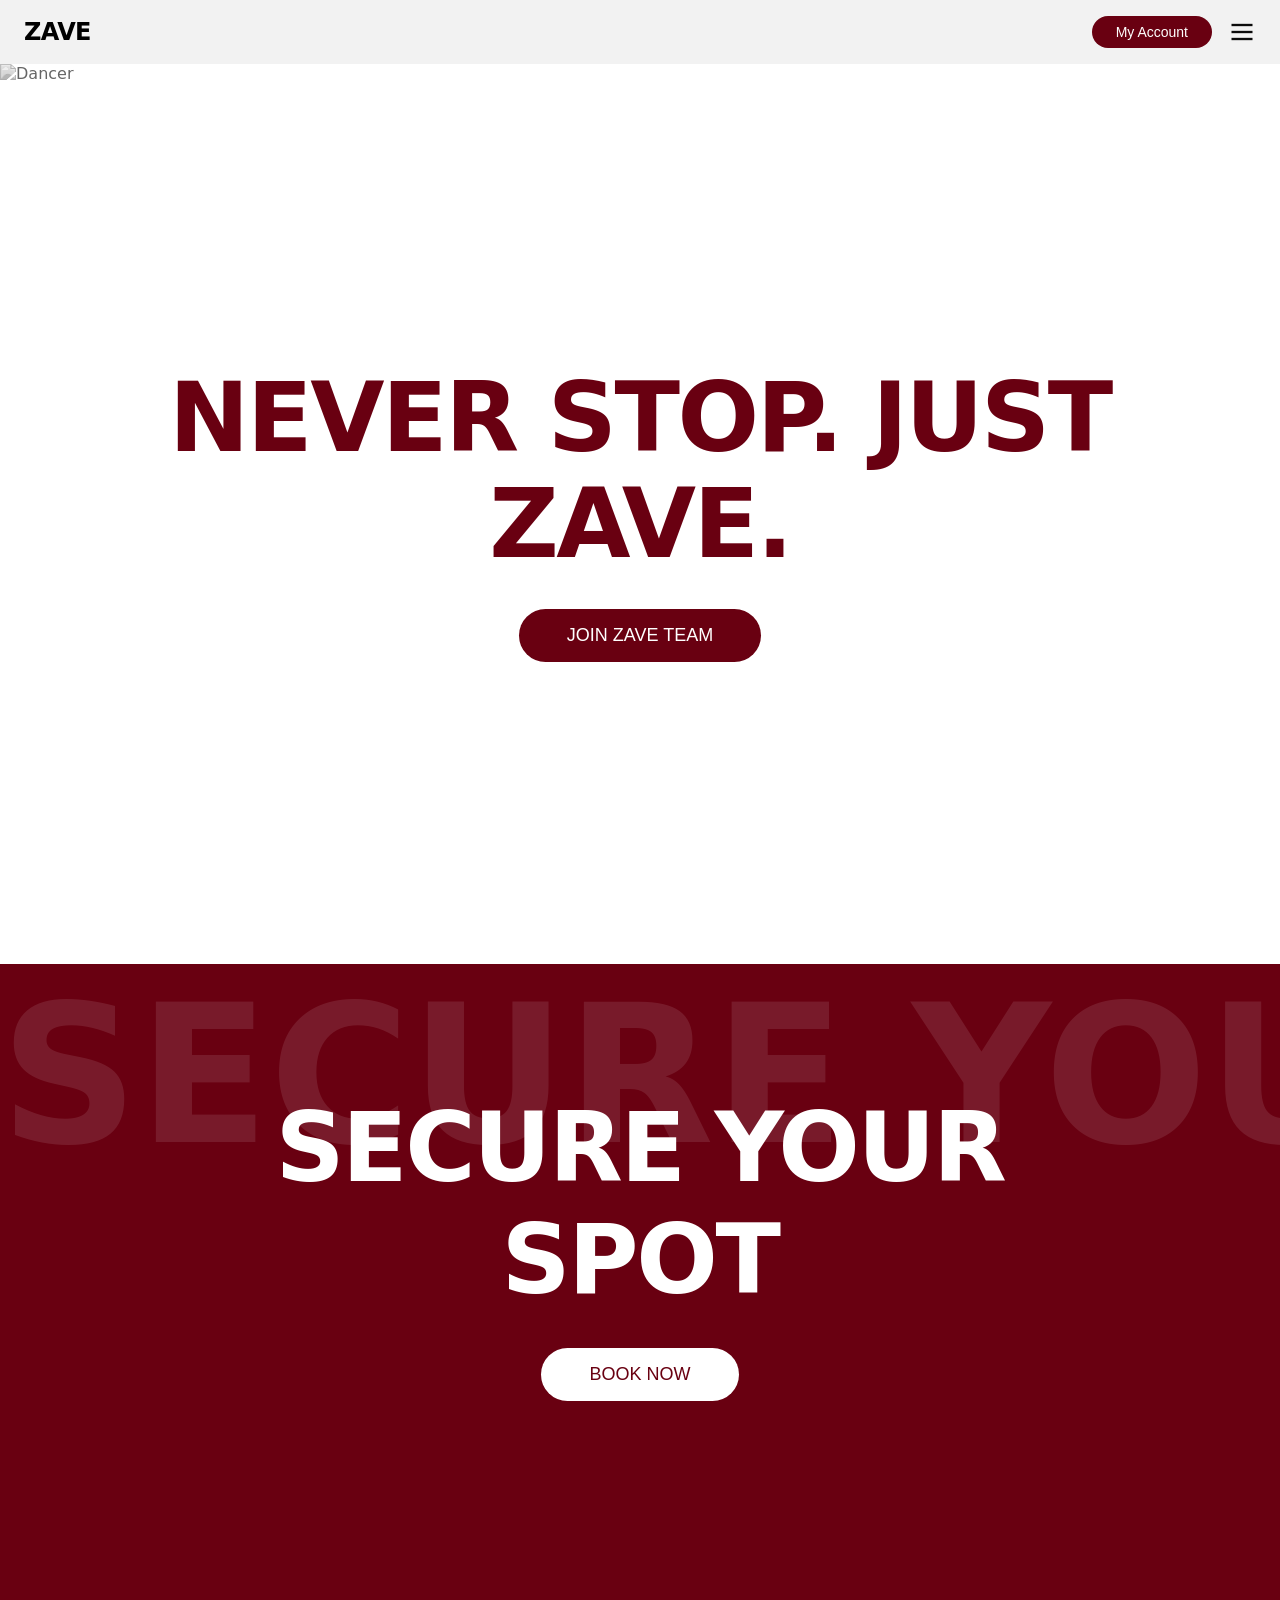
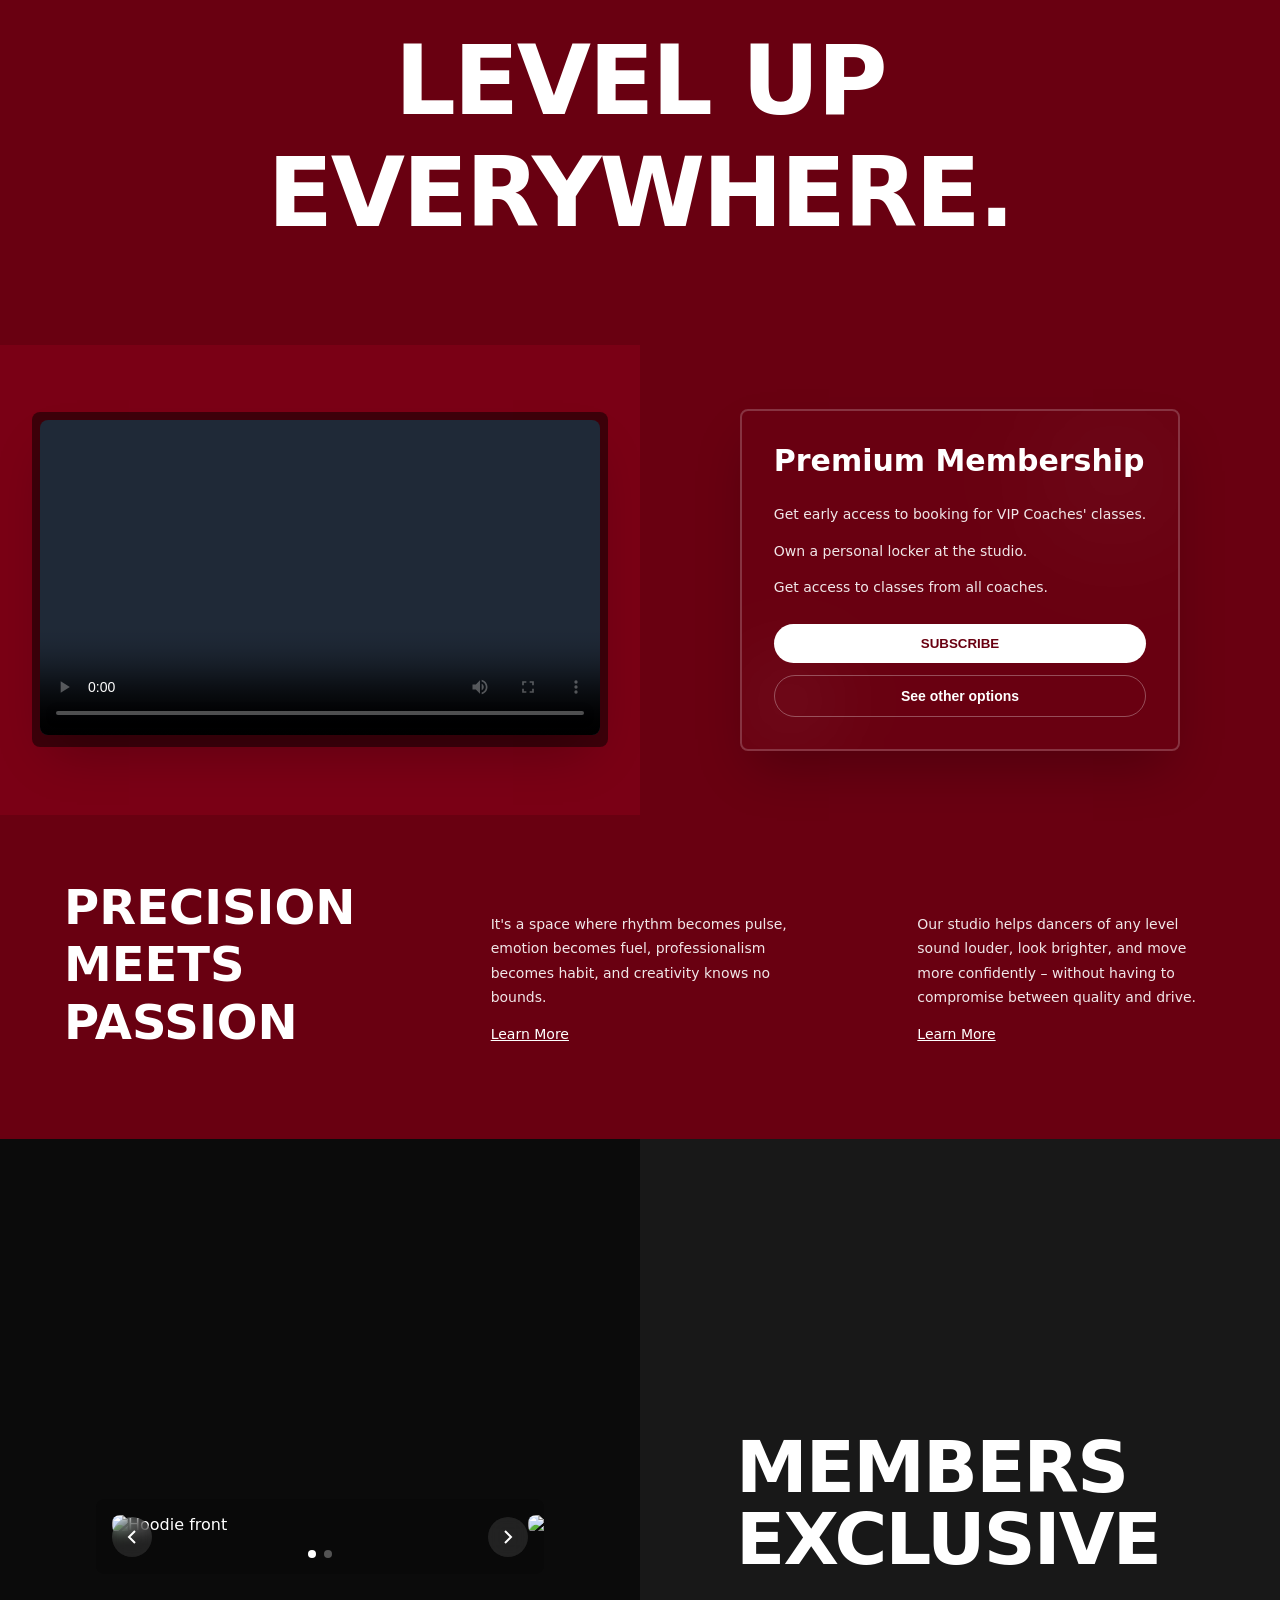
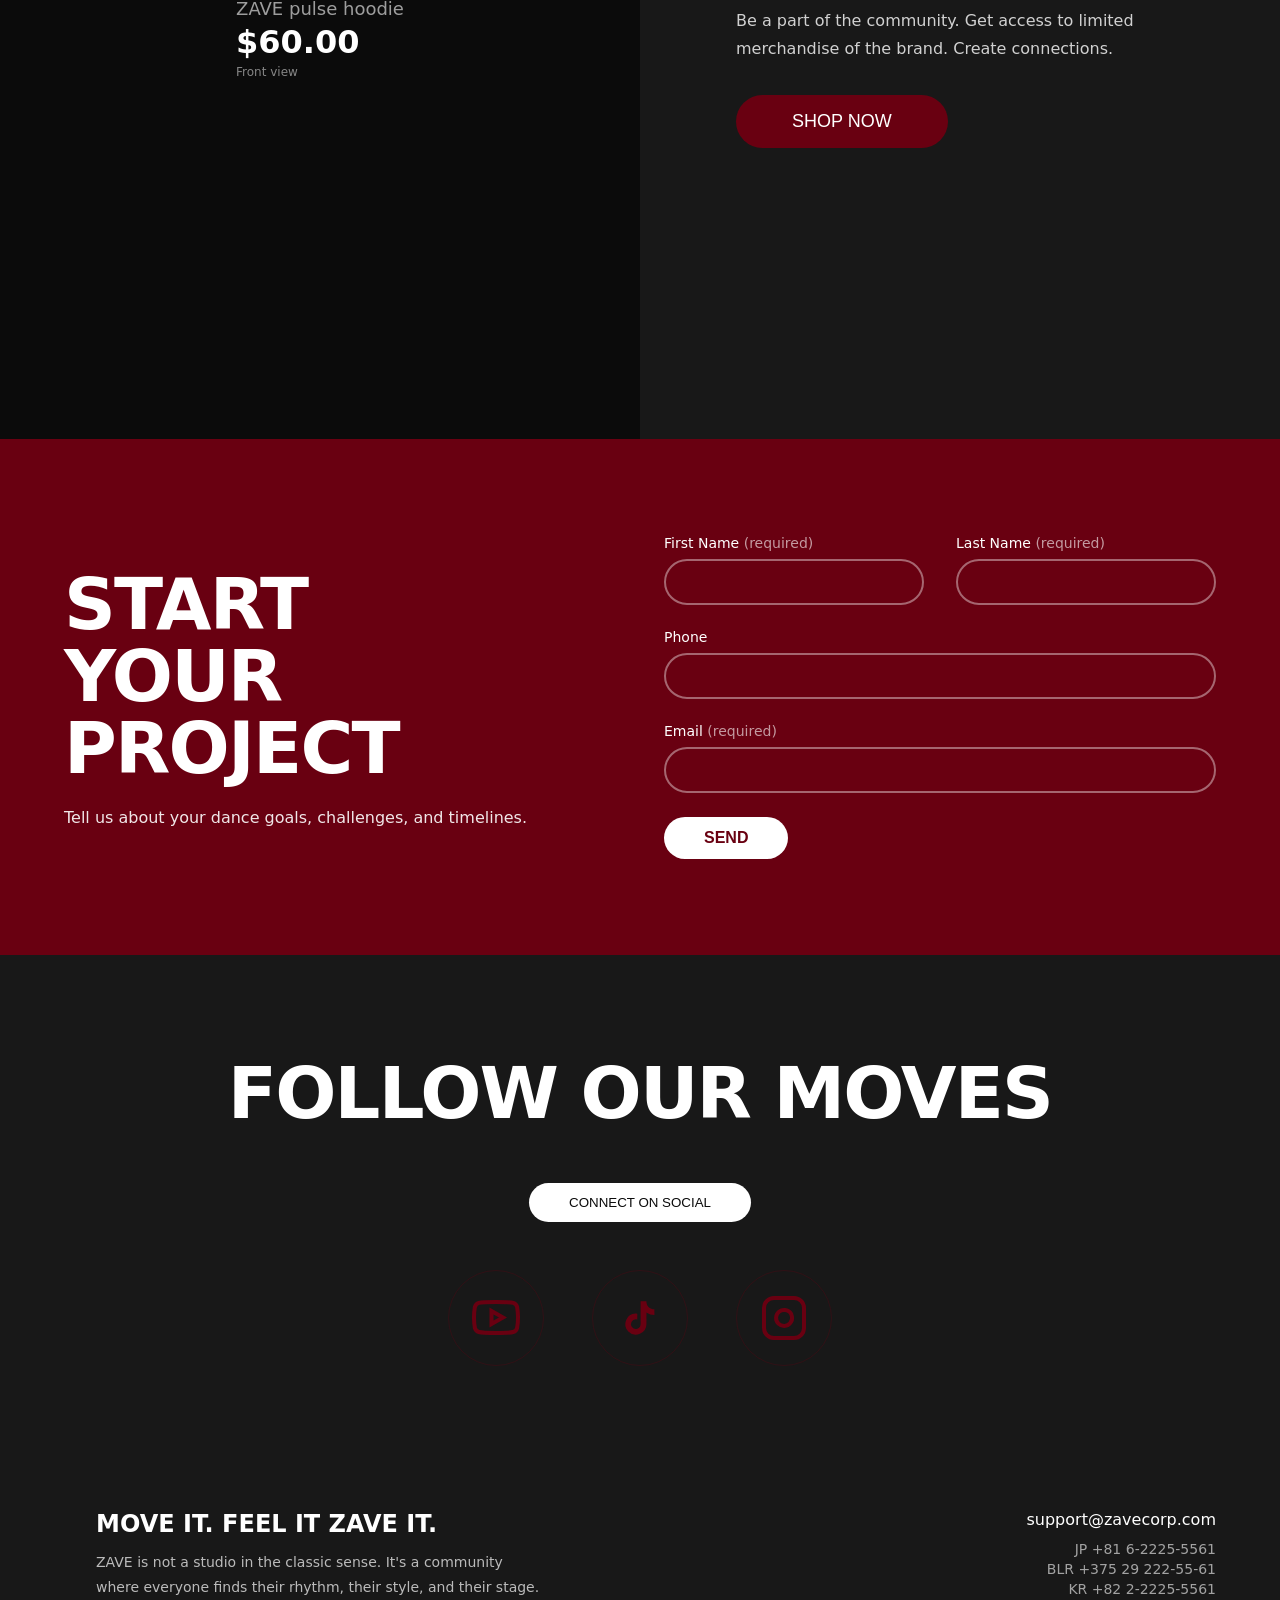
==== index.html @ ae37edf3 "Add files via upload" ====
<!DOCTYPE html>
<html lang="en">
<head>
    <meta charset="UTF-8">
    <meta name="viewport" content="width=device-width, initial-scale=1.0">
    <title>ZAVE - Dance Studio</title>
    <link rel="stylesheet" href="styles.css">
    <style>
        /* Pattern background for the hoodie carousel container */
        .product-image-container {
            background-image: url('pattern.png');
            background-repeat: repeat;
            background-blend-mode: overlay;
            background-size: auto;
            position: relative;
        }
        .product-image-container .product-carousel {
            background-color: rgba(0, 0, 0, 0.2);
            border-radius: 0.5rem;
            padding: 1rem;
        }
        /* Video container with faint ZAVE logo silhouette */
        .video-container {
            background: #7A0015;
            padding: 2rem;
            display: flex;
            align-items: center;
            justify-content: center;
            position: relative;
            overflow: hidden;
        }
       .video-container::before {
         content: "";
         position: absolute;
         top: 0;
         left: 0;
         right: 0;
         bottom: 0;
         background-image: url('zave-logo.png');
         background-repeat: repeat;
         background-size: 80px;
         opacity: 0.25;    /* was 0.08, now a tiny bit more */
         pointer-events: none;
          z-index: 0;
        }
        .video-wrapper {
            width: 100%;
            max-width: 48rem;
            background-color: rgba(0, 0, 0, 0.5);
            border-radius: 0.5rem;
            padding: 0.5rem;
            position: relative;
            z-index: 1;
        }
        .video-player {
            width: 100%;
            height: auto;
            border-radius: 0.5rem;
            box-shadow: 0 25px 50px -12px rgba(0, 0, 0, 0.25);
        }
    </style>
</head>
<body>
    <!-- Navigation -->
    <nav class="nav">
        <div class="nav-container">
            <div class="logo">ZAVE</div>
            <div class="nav-right">
                <button class="btn-account">My Account</button>
                <button class="hamburger" id="hamburgerBtn">
                    <svg width="28" height="28" viewBox="0 0 24 24" fill="none" stroke="currentColor" stroke-width="2">
                        <line x1="3" y1="12" x2="21" y2="12"></line>
                        <line x1="3" y1="6" x2="21" y2="6"></line>
                        <line x1="3" y1="18" x2="21" y2="18"></line>
                    </svg>
                </button>
            </div>
        </div>
    </nav>

    <!-- Sidebar Overlay -->
    <div class="sidebar-overlay" id="sidebarOverlay"></div>

    <!-- Sidebar -->
    <div class="sidebar" id="sidebar">
        <div class="sidebar-content">
            <button class="sidebar-close" id="sidebarClose">
                <svg width="28" height="28" viewBox="0 0 24 24" fill="none" stroke="currentColor" stroke-width="2">
                    <line x1="18" y1="6" x2="6" y2="18"></line>
                    <line x1="6" y1="6" x2="18" y2="18"></line>
                </svg>
            </button>
            <div class="sidebar-logo">ZAVE</div>
            <nav class="sidebar-nav">
                <a href="#" class="sidebar-link">MAIN PAGE</a>
                <a href="about.html" class="sidebar-link">About studio</a>
                <a href="#" class="sidebar-link">Memberships</a>
                <a href="merchandise.html" class="sidebar-link">Merchandise</a>
                <a href="#contact" class="sidebar-link-small">Contact Us</a>
            </nav>
        </div>
    </div>

    <!-- Hero Section -->
    <section class="hero">
        <img src="5B97A6CA-BE6E-45B6-A15F-D2FC2F435C62.jpg" alt="Dancer" class="hero-image">
        <div class="hero-content">
            <h1 class="hero-title">NEVER STOP. JUST ZAVE.</h1>
            <button class="btn-primary">JOIN ZAVE TEAM</button>
        </div>
    </section>

    <!-- Booking Banner -->
    <section class="booking-banner">
        <div class="booking-scroll">SECURE YOUR SPOT SECURE YOUR SPOT SECURE YOUR SPOT</div>
        <div class="booking-content">
            <h2 class="booking-title">SECURE YOUR SPOT</h2>
            <button class="btn-white">BOOK NOW</button>
        </div>
    </section>

    <!-- Level Up Banner -->
    <section class="level-up">
        <h2 class="level-up-title">LEVEL UP EVERYWHERE.</h2>
    </section>

    <!-- Video & Subscription Section -->
    <section class="video-subscription">
        <div class="video-container">
            <div class="video-wrapper">
                <video class="video-player" controls poster="video-poster.jpg">
                    <source src="membership-video.mp4" type="video/mp4">
                    Your browser does not support the video tag.
                </video>
            </div>
        </div>
        <div class="subscription-container">
            <div class="subscription-card">
                <div class="accent-bg-1"></div>
                <div class="accent-bg-2"></div>
                <h3 class="subscription-title">Premium Membership</h3>
                <div class="subscription-benefits">
                    <p>Get early access to booking for VIP Coaches' classes.</p>
                    <p>Own a personal locker at the studio.</p>
                    <p>Get access to classes from all coaches.</p>
                </div>
                <div class="subscription-buttons">
                    <button class="btn-subscribe">SUBSCRIBE</button>
                    <button class="btn-options">See other options</button>
                </div>
            </div>
        </div>
    </section>

    <!-- About Section -->
    <section class="about">
        <div class="about-item">
            <h3 class="about-title">PRECISION MEETS PASSION</h3>
        </div>
        <div class="about-item">
            <p class="about-text">It's a space where rhythm becomes pulse, emotion becomes fuel, professionalism becomes habit, and creativity knows no bounds.</p>
            <a href="about.html" class="about-link">Learn More</a>
        </div>
        <div class="about-item">
            <p class="about-text">Our studio helps dancers of any level sound louder, look brighter, and move more confidently – without having to compromise between quality and drive.</p>
            <a href="about.html" class="about-link">Learn More</a>
        </div>
    </section>

    <!-- Product Showcase -->
    <section class="product">
        <div class="product-image-container">
            <div class="product-carousel">
                <div class="carousel-track" id="carouselTrack">
                    <div class="carousel-slide">
                        <img src="hoodie-front.png" alt="Hoodie front" class="hoodie-image">
                    </div>
                    <div class="carousel-slide">
                        <img src="hoodie-back.png" alt="Hoodie back" class="hoodie-image">
                    </div>
                </div>
                <button class="carousel-btn carousel-btn-left" id="prevBtn">
                    <svg width="24" height="24" viewBox="0 0 24 24" fill="none" stroke="currentColor" stroke-width="2">
                        <polyline points="15 18 9 12 15 6"></polyline>
                    </svg>
                </button>
                <button class="carousel-btn carousel-btn-right" id="nextBtn">
                    <svg width="24" height="24" viewBox="0 0 24 24" fill="none" stroke="currentColor" stroke-width="2">
                        <polyline points="9 18 15 12 9 6"></polyline>
                    </svg>
                </button>
                <div class="carousel-indicators">
                    <button class="dot active" data-index="0"></button>
                    <button class="dot" data-index="1"></button>
                </div>
            </div>
            <div class="product-info">
                <div class="product-name">ZAVE pulse hoodie</div>
                <div class="product-price">$60.00</div>
                <div class="product-view" id="viewLabel">Front view</div>
            </div>
        </div>
        <div class="product-description">
            <h2 class="product-heading">MEMBERS EXCLUSIVE</h2>
            <p class="product-text">Be a part of the community. Get access to limited merchandise of the brand. Create connections.</p>
            <a href="merchandise.html" style="text-decoration: none;">
                <button class="btn-shop">SHOP NOW</button>
            </a>
        </div>
    </section>

    <!-- Contact Form -->
    <section id="contact" class="contact">
        <div class="contact-container">
            <div class="contact-intro">
                <h2 class="contact-title">
                    <span> START</span>
                    <span> YOUR </span>
                    <span> PROJECT </span>
                </h2>
                <p class="contact-subtitle">Tell us about your dance goals, challenges, and timelines.</p>
            </div>
            <div class="contact-form-wrapper">
                <form class="contact-form">
                    <div class="form-row">
                        <div class="form-group">
                            <label class="form-label">First Name <span class="required">(required)</span></label>
                            <input type="text" required class="form-input">
                        </div>
                        <div class="form-group">
                            <label class="form-label">Last Name <span class="required">(required)</span></label>
                            <input type="text" required class="form-input">
                        </div>
                    </div>
                    <div class="form-group">
                        <label class="form-label">Phone</label>
                        <input type="tel" class="form-input">
                    </div>
                    <div class="form-group">
                        <label class="form-label">Email <span class="required">(required)</span></label>
                        <input type="email" required class="form-input">
                    </div>
                    <button type="submit" class="btn-send">SEND</button>
                </form>
            </div>
        </div>
    </section>

    <!-- Social Section -->
    <section class="social">
        <div class="social-container">
            <h2 class="social-title">FOLLOW OUR MOVES</h2>
            <div class="social-btn-wrapper">
                <button class="btn-social">CONNECT ON SOCIAL</button>
            </div>
            <div class="social-icons">
                <a href="#" class="social-icon">
                    <svg width="48" height="48" viewBox="0 0 24 24" fill="none" stroke="currentColor" stroke-width="2">
                        <path d="M22.54 6.42a2.78 2.78 0 0 0-1.94-2C18.88 4 12 4 12 4s-6.88 0-8.6.46a2.78 2.78 0 0 0-1.94 2A29 29 0 0 0 1 11.75a29 29 0 0 0 .46 5.33A2.78 2.78 0 0 0 3.4 19c1.72.46 8.6.46 8.6.46s6.88 0 8.6-.46a2.78 2.78 0 0 0 1.94-2 29 29 0 0 0 .46-5.25 29 29 0 0 0-.46-5.33z"></path>
                        <polygon points="9.75 15.02 15.5 11.75 9.75 8.48 9.75 15.02"></polygon>
                    </svg>
                </a>
                <a href="#" class="social-icon">
                    <svg width="40" height="40" viewBox="0 0 24 24" fill="currentColor">
                        <path d="M19.59 6.69a4.83 4.83 0 0 1-3.77-4.25V2h-3.45v13.67a2.89 2.89 0 0 1-5.2 1.74 2.89 2.89 0 0 1 2.31-4.64 2.93 2.93 0 0 1 .88.13V9.4a6.84 6.84 0 0 0-1-.05A6.33 6.33 0 0 0 5 20.1a6.34 6.34 0 0 0 10.86-4.43v-7a8.16 8.16 0 0 0 4.77 1.52v-3.4a4.85 4.85 0 0 1-1-.1z" />
                    </svg>
                </a>
                <a href="#" class="social-icon">
                    <svg width="48" height="48" viewBox="0 0 24 24" fill="none" stroke="currentColor" stroke-width="2">
                        <rect x="2" y="2" width="20" height="20" rx="5" ry="5"></rect>
                        <path d="M16 11.37A4 4 0 1 1 12.63 8 4 4 0 0 1 16 11.37z"></path>
                        <line x1="17.5" y1="6.5" x2="17.51" y2="6.5"></line>
                    </svg>
                </a>
            </div>
        </div>
    </section>

    <!-- Footer -->
    <footer class="footer">
        <div class="footer-container">
            <div class="footer-info">
                <div class="footer-title">MOVE IT. FEEL IT ZAVE IT.</div>
                <p class="footer-text">ZAVE is not a studio in the classic sense. It's a community where everyone finds their rhythm, their style, and their stage.</p>
            </div>
            <div class="footer-contact">
                <div class="footer-email">support@zavecorp.com</div>
                <div class="footer-phones">
                    <div>JP +81 6-2225-5561</div>
                    <div>BLR +375 29 222-55-61</div>
                    <div>KR +82 2-2225-5561</div>
                </div>
            </div>
        </div>
    </footer>

    <script src="script.js"></script>
</body>
</html>
---- styles.css ----
* {
    margin: 0;
    padding: 0;
    box-sizing: border-box;
}

html {
    margin: 0;
    padding: 0;
    overflow-x: hidden;
}


body {
    font-family: system-ui, -apple-system, BlinkMacSystemFont, 'Segoe UI', Roboto, sans-serif;
    min-height: 100vh;
    background: #0B0B0B;
    color: #000;
    margin: 0;
    padding: 0;
    overflow-x: hidden;
}

/* Navigation */
.nav {
    position: fixed;
    top: 0;
    left: 0;
    right: 0;
    z-index: 50;
    background: rgba(255, 255, 255, 0.95);
    backdrop-filter: blur(8px);
}

.nav-container {
    max-width: 1280px;
    margin: 0 auto;
    padding: 1rem 1.5rem;
    display: flex;
    align-items: center;
    justify-content: space-between;
}

.logo {
    font-size: 1.5rem;
    font-weight: 900;
    letter-spacing: -0.025em;
}

.nav-right {
    display: flex;
    align-items: center;
    gap: 1rem;
}

.btn-account {
    background: #690011;
    color: white;
    padding: 0.5rem 1.5rem;
    border-radius: 9999px;
    font-size: 0.875rem;
    border: none;
    cursor: pointer;
    transition: background 0.3s;
}

.btn-account:hover {
    background: #4A000D;
}

.hamburger {
    background: none;
    border: none;
    color: #0B0B0B;
    cursor: pointer;
    padding: 0;
    display: flex;
    align-items: center;
    transition: color 0.3s;
}

.hamburger:hover {
    color: #690011;
}

/* Sidebar */
.sidebar-overlay {
    position: fixed;
    inset: 0;
    background: rgba(0, 0, 0, 0.5);
    z-index: 50;
    opacity: 0;
    visibility: hidden;
    transition: opacity 0.3s, visibility 0.3s;
}

.sidebar-overlay.active {
    opacity: 1;
    visibility: visible;
}

.sidebar {
    position: fixed;
    top: 0;
    right: 0;
    height: 100%;
    width: 20rem;
    background: #0B0B0B;
    color: white;
    z-index: 50;
    transform: translateX(100%);
    transition: transform 0.3s ease-in-out;
}

.sidebar.active {
    transform: translateX(0);
}

.sidebar-content {
    padding: 1.5rem;
}

.sidebar-close {
    position: absolute;
    top: 1.5rem;
    left: 1.5rem;
    background: none;
    border: none;
    color: white;
    cursor: pointer;
    transition: color 0.3s;
}

.sidebar-close:hover {
    color: #690011;
}

.sidebar-logo {
    font-size: 1.875rem;
    font-weight: 900;
    margin-bottom: 3rem;
    margin-top: 0.5rem;
    text-align: right;
}

.sidebar-nav {
    display: flex;
    flex-direction: column;
    gap: 1.5rem;
}

.sidebar-link {
    display: block;
    font-size: 1.125rem;
    font-weight: 600;
    color: white;
    text-decoration: none;
    transition: color 0.3s;
}

.sidebar-link:hover {
    color: #690011;
}

.sidebar-link-small {
    display: block;
    font-size: 0.875rem;
    opacity: 0.7;
    color: white;
    text-decoration: none;
    margin-top: 2rem;
    transition: opacity 0.3s, color 0.3s;
}

.sidebar-link-small:hover {
    opacity: 1;
    color: #690011;
}

/* Hero Section */
.hero {
    position: relative;
    height: 100vh;
    display: flex;
    align-items: center;
    justify-content: center;
    overflow: hidden;
    margin-top: 4rem;
    background: white;
}

.hero-image {
    position: absolute;
    inset: 0;
    width: 100%;
    height: 100%;
    object-fit: cover;
    filter: grayscale(100%) brightness(0.9);
    opacity: 0.6;
}

.hero-content {
    position: relative;
    z-index: 10;
    text-align: center;
    padding: 0 1.5rem;
}

.hero-title {
    font-size: 3rem;
    font-weight: 900;
    color: #690011;
    margin-bottom: 2rem;
    letter-spacing: -0.025em;
    line-height: 1.1;
}

@media (min-width: 768px) {
    .hero-title {
        font-size: 4.5rem;
    }
}

@media (min-width: 1024px) {
    .hero-title {
        font-size: 6rem;
    }
}

.btn-primary {
    background: #690011;
    color: white;
    padding: 1rem 3rem;
    border-radius: 9999px;
    font-size: 1.125rem;
    border: none;
    cursor: pointer;
    font-weight: 500;
    transition: background 0.3s;
}

.btn-primary:hover {
    background: #4A000D;
}

/* Booking Banner */
.booking-banner {
    background: #690011;
    color: white;
    padding: 6rem 1.5rem;
    text-align: center;
    position: relative;
    overflow: hidden;
}

@media (min-width: 768px) {
    .booking-banner {
        padding: 8rem 1.5rem;
    }
}

.booking-scroll {
    position: absolute;
    inset: 0;
    opacity: 0.1;
    font-size: 6rem;
    font-weight: 900;
    white-space: nowrap;
    animation: scroll 20s linear infinite;
}

@media (min-width: 768px) {
    .booking-scroll {
        font-size: 12rem;
    }
}

@keyframes scroll {
    0% {
        transform: translateX(0);
    }
    100% {
        transform: translateX(-33.33%);
    }
}

.booking-content {
    position: relative;
    z-index: 10;
    max-width: 64rem;
    margin: 0 auto;
}

.booking-title {
    font-size: 3rem;
    font-weight: 900;
    letter-spacing: -0.025em;
    margin-bottom: 2rem;
}

@media (min-width: 768px) {
    .booking-title {
        font-size: 4.5rem;
    }
}

@media (min-width: 1024px) {
    .booking-title {
        font-size: 6rem;
    }
}

.btn-white {
    background: white;
    color: #690011;
    padding: 1rem 3rem;
    border-radius: 9999px;
    font-size: 1.125rem;
    border: none;
    cursor: pointer;
    font-weight: 500;
    transition: background 0.3s;
}

.btn-white:hover {
    background: #f3f4f6;
}

/* Level Up Banner */
.level-up {
    background: #690011;
    color: white;
    padding: 4rem 1.5rem;
    text-align: center;
}

@media (min-width: 768px) {
    .level-up {
        padding: 6rem 1.5rem;
    }
}

.level-up-title {
    font-size: 3rem;
    font-weight: 900;
    letter-spacing: -0.025em;
}

@media (min-width: 768px) {
    .level-up-title {
        font-size: 4.5rem;
    }
}

@media (min-width: 1024px) {
    .level-up-title {
        font-size: 6rem;
    }
}

/* Video & Subscription Section */
.video-subscription {
    display: grid;
    background: #690011;
}

@media (min-width: 768px) {
    .video-subscription {
        grid-template-columns: 1fr 1fr;
    }
}

.video-container {
    background: #7A0015;
    padding: 2rem;
    display: flex;
    align-items: center;
    justify-content: center;
}

@media (min-width: 768px) {
    .video-container {
        padding: 4rem;
    }
}

.video-wrapper {
    width: 100%;
    max-width: 48rem;
}

.video-player {
    position: relative;
    aspect-ratio: 16/9;
    background: #1f2937;
    border-radius: 0.5rem;
    overflow: hidden;
    box-shadow: 0 25px 50px -12px rgba(0, 0, 0, 0.25);
}

.video-thumbnail {
    width: 100%;
    height: 100%;
    object-fit: cover;
}

.play-btn {
    position: absolute;
    top: 50%;
    left: 50%;
    transform: translate(-50%, -50%);
    width: 4rem;
    height: 4rem;
    background: rgba(255, 255, 255, 0.9);
    border-radius: 50%;
    border: none;
    display: flex;
    align-items: center;
    justify-content: center;
    cursor: pointer;
    transition: background 0.3s;
}

.play-btn:hover {
    background: white;
}

.play-btn svg {
    color: #0B0B0B;
    margin-left: 0.25rem;
}

.video-controls {
    position: absolute;
    bottom: 0;
    left: 0;
    right: 0;
    background: linear-gradient(to top, rgba(0, 0, 0, 0.6), transparent);
    padding: 1rem;
    display: flex;
    align-items: center;
    justify-content: space-between;
}

.video-time {
    color: white;
    font-size: 0.875rem;
}

.video-buttons {
    display: flex;
    align-items: center;
    gap: 0.75rem;
}

.control-btn {
    background: none;
    border: none;
    color: white;
    cursor: pointer;
    padding: 0;
    display: flex;
    transition: opacity 0.3s;
}

.control-btn:hover {
    opacity: 0.8;
}

/* Subscription */
.subscription-container {
    background: #690011;
    color: white;
    padding: 2rem;
    display: flex;
    align-items: flex-start;
    justify-content: center;
}

@media (min-width: 768px) {
    .subscription-container {
        padding: 4rem;
    }
}

.subscription-card {
    max-width: 28rem;
    border: 2px solid rgba(255, 255, 255, 0.2);
    border-radius: 0.5rem;
    padding: 2rem;
    box-shadow: 0 25px 50px -12px rgba(0, 0, 0, 0.25);
    position: relative;
    overflow: hidden;
}

.accent-bg-1,
.accent-bg-2 {
    position: absolute;
    border-radius: 50%;
    background: rgba(255, 255, 255, 0.05);
    filter: blur(60px);
}

.accent-bg-1 {
    top: 0;
    right: 0;
    width: 8rem;
    height: 8rem;
}

.accent-bg-2 {
    bottom: 0;
    left: 0;
    width: 6rem;
    height: 6rem;
    filter: blur(40px);
}

.subscription-title {
    font-size: 1.875rem;
    font-weight: 900;
    margin-bottom: 1.5rem;
    position: relative;
}

.subscription-benefits {
    font-size: 0.875rem;
    opacity: 0.9;
    line-height: 1.75;
    margin-bottom: 1.5rem;
    position: relative;
}

.subscription-benefits p {
    margin-bottom: 0.75rem;
}

.subscription-buttons {
    position: relative;
    display: flex;
    flex-direction: column;
    gap: 0.75rem;
}

.btn-subscribe {
    width: 100%;
    background: white;
    color: #690011;
    padding: 0.75rem 2rem;
    border-radius: 9999px;
    font-weight: 600;
    border: none;
    cursor: pointer;
    transition: background 0.3s;
}

.btn-subscribe:hover {
    background: #f3f4f6;
}

.btn-options {
    width: 100%;
    background: transparent;
    color: white;
    padding: 0.75rem 2rem;
    border-radius: 9999px;
    font-weight: 600;
    border: 1px solid rgba(255, 255, 255, 0.3);
    cursor: pointer;
    font-size: 0.875rem;
    transition: background 0.3s;
}

.btn-options:hover {
    background: rgba(255, 255, 255, 0.1);
}

/* About Section */
.about {
    display: grid;
    background: #690011;
    color: white;
}

@media (min-width: 768px) {
    .about {
        grid-template-columns: repeat(3, 1fr);
    }
}

.about-item {
    padding: 2rem;
    display: flex;
    flex-direction: column;
    align-items: flex-start;
    justify-content: center;
}

@media (min-width: 768px) {
    .about-item {
        padding: 4rem;
    }
}

.about-title {
    font-size: 2.25rem;
    font-weight: 900;
    margin-bottom: 1.5rem;
    line-height: 1.2;
}

@media (min-width: 768px) {
    .about-title {
        font-size: 3rem;
    }
}

.about-text {
    font-size: 0.875rem;
    opacity: 0.9;
    line-height: 1.75;
    margin-bottom: 1rem;
}

.about-link {
    font-size: 0.875rem;
    color: white;
    text-decoration: underline;
    transition: opacity 0.3s;
    display: inline-block;
}

.about-link:hover {
    opacity: 0.6;
}

/* Product Section */
.product {
    display: grid;
    min-height: 100vh;
}

@media (min-width: 768px) {
    .product {
        grid-template-columns: 1fr 1fr;
    }
}

.product-image-container {
    background: #0B0B0B;
    color: white;
    display: flex;
    flex-direction: column;
    align-items: center;
    justify-content: center;
    padding: 3rem;
}

@media (min-width: 768px) {
    .product-image-container {
        padding: 6rem;
    }
}

.product-carousel {
    width: 100%;
    max-width: 28rem;
    position: relative;
    overflow: hidden;
}

.carousel-track {
    display: flex;
    transition: transform 0.5s ease-out;
    width: 200%;
}

.carousel-slide {
    width: 50%;
    flex-shrink: 0;
    display: flex;
    align-items: center;
    justify-content: center;
    border-radius: 0.5rem;
}

.hoodie-image {
    width: 100%;
    height: auto;
    display: block;
    border-radius: 0.5rem;
}

.carousel-btn {
    position: absolute;
    top: 50%;
    transform: translateY(-50%);
    background: rgba(255, 255, 255, 0.1);
    backdrop-filter: blur(8px);
    border-radius: 50%;
    padding: 0.5rem;
    border: none;
    color: white;
    cursor: pointer;
    display: flex;
    align-items: center;
    justify-content: center;
    transition: background 0.3s;
}

.carousel-btn:hover:not(:disabled) {
    background: rgba(255, 255, 255, 0.2);
}

.carousel-btn:disabled {
    opacity: 0.3;
    cursor: not-allowed;
}

.carousel-btn-left {
    left: 1rem;
}

.carousel-btn-right {
    right: 1rem;
}

.carousel-indicators {
    display: flex;
    justify-content: center;
    gap: 0.5rem;
    margin-top: 1rem;
}

.dot {
    width: 0.5rem;
    height: 0.5rem;
    border-radius: 50%;
    background: rgba(255, 255, 255, 0.3);
    border: none;
    cursor: pointer;
    padding: 0;
    transition: background 0.3s;
}

.dot.active {
    background: white;
}

.product-info {
    margin-top: 1.5rem;
}

.product-name {
    font-size: 1.125rem;
    opacity: 0.6;
}

.product-price {
    font-size: 2rem;
    font-weight: 600;
    margin-top: 0.25rem;
}

.product-view {
    font-size: 0.75rem;
    opacity: 0.5;
    margin-top: 0.25rem;
}

.product-description {
    background: #181818;
    color: white;
    display: flex;
    flex-direction: column;
    align-items: flex-start;
    justify-content: center;
    padding: 3rem;
}

@media (min-width: 768px) {
    .product-description {
        padding: 6rem;
    }
}

.product-heading {
    font-size: 3rem;
    font-weight: 900;
    letter-spacing: -0.025em;
    line-height: 1;
    margin-bottom: 2rem;
    max-width: 28rem;
}

@media (min-width: 768px) {
    .product-heading {
        font-size: 4.5rem;
    }
}

.product-text {
    font-size: 1rem;
    opacity: 0.8;
    line-height: 1.75;
    margin-bottom: 2rem;
    max-width: 28rem;
}

.btn-shop {
    background: #690011;
    color: white;
    padding: 1rem 3.5rem;
    border-radius: 9999px;
    border: none;
    cursor: pointer;
    font-weight: 500;
    font-size: 1.125rem;
    transition: background 0.3s;
}

.btn-shop:hover {
    background: #4A000D;
}

/* Contact Section */
.contact {
    background: #690011;
    color: white;
    padding: 4rem 1.5rem;
}

@media (min-width: 768px) {
    .contact {
        padding: 6rem 1.5rem;
    }
}

.contact-container {
    max-width: 72rem;
    margin: 0 auto;
    display: grid;
    gap: 3rem;
    align-items: center;
}

@media (min-width: 768px) {
    .contact-container {
        grid-template-columns: 1fr 1fr;
    }
}

.contact-title {
    font-size: 3rem;
    font-weight: 900;
    margin-bottom: 1.5rem;
    letter-spacing: -0.025em;
    line-height: 1;
    display: flex;
    flex-direction: column;
}

@media (min-width: 768px) {
    .contact-title {
        font-size: 4.5rem;
    }
}

.contact-subtitle {
    font-size: 1rem;
    opacity: 0.9;
}

.contact-form {
    display: flex;
    flex-direction: column;
    gap: 1.5rem;
}

.form-row {
    display: grid;
    grid-template-columns: 1fr 1fr;
    gap: 2rem;
}

.form-group {
    display: flex;
    flex-direction: column;
    min-width: 0;
}

.form-label {
    display: block;
    font-size: 0.875rem;
    margin-bottom: 0.5rem;
}

.required {
    opacity: 0.6;
}

.form-input {
    width: 100%;
    max-width: 100%;
    background: transparent;
    border: 2px solid rgba(255, 255, 255, 0.4);
    border-radius: 9999px;
    padding: 0.75rem 1.5rem;
    color: white;
    font-size: 1rem;
    outline: none;
    transition: border-color 0.3s;
    box-sizing: border-box;
}

.form-input::placeholder {
    color: rgba(255, 255, 255, 0.4);
}

.form-input:focus {
    border-color: white;
}

.btn-send {
    background: white;
    color: #690011;
    padding: 0.75rem 2.5rem;
    border-radius: 9999px;
    font-weight: 600;
    border: none;
    cursor: pointer;
    font-size: 1rem;
    transition: background 0.3s;
    width: fit-content;
}

.btn-send:hover {
    background: #f3f4f6;
}

/* Social Section */
.social {
    background: #181818;
    color: white;
    padding: 4rem 1.5rem;
}

@media (min-width: 768px) {
    .social {
        padding: 6rem 1.5rem;
    }
}

.social-container {
    max-width: 72rem;
    margin: 0 auto;
}

.social-title {
    font-size: 3rem;
    font-weight: 900;
    text-align: center;
    margin-bottom: 3rem;
    letter-spacing: -0.025em;
}

@media (min-width: 768px) {
    .social-title {
        font-size: 4.5rem;
    }
}

.social-btn-wrapper {
    text-align: center;
    margin-bottom: 3rem;
}

.btn-social {
    background: white;
    color: #0B0B0B;
    padding: 0.75rem 2.5rem;
    border-radius: 9999px;
    border: none;
    cursor: pointer;
    font-weight: 500;
    transition: background 0.3s;
}

.btn-social:hover {
    background: #f3f4f6;
}

.social-icons {
    display: flex;
    justify-content: center;
    align-items: center;
    gap: 2rem;
}

@media (min-width: 768px) {
    .social-icons {
        gap: 3rem;
    }
}

.social-icon {
    display: flex;
    align-items: center;
    justify-content: center;
    width: 5rem;
    height: 5rem;
    border-radius: 50%;
    background: transparent;
    border: 1px solid rgba(105, 0, 17, 0.3);
    color: #690011;
    text-decoration: none;
    transition: all 0.3s;
}

@media (min-width: 768px) {
    .social-icon {
        width: 6rem;
        height: 6rem;
    }
}

.social-icon:hover {
    background: #690011;
    border-color: #690011;
    transform: scale(1.05);
}

.social-icon:hover svg {
    color: white;
    stroke: white;
}

/* Footer */
.footer {
    background: #181818;
    color: white;
    padding: 3rem 1.5rem;
}

.footer-container {
    max-width: 72rem;
    margin: 0 auto;
    display: flex;
    flex-direction: column;
    gap: 2rem;
}

@media (min-width: 768px) {
    .footer-container {
        flex-direction: row;
        justify-content: space-between;  /* разносим колонки: логотип слева, контакты справа */
        align-items: flex-start;
    }
}

.footer-logo-section {
    flex-shrink: 0;
}

/* Увеличиваем логотип в футере */
.footer-logo-section .logo {
    font-size: 2.5rem;  /* был 1.5rem, теперь крупнее */
}

.footer-info {
    flex: 1;
    max-width: 28rem;
    margin: 0 2rem; /* отступы слева и справа, чтобы не слипалось */
}

.footer-contact {
    flex-shrink: 0;
    text-align: right; /* контакты прижаты к правому краю */
}

.footer-title {
    font-size: 1.5rem;
    font-weight: 900;
    margin-bottom: 0.75rem;
}

.footer-text {
    font-size: 0.875rem;
    opacity: 0.7;
    line-height: 1.75;
}

.footer-email {
    margin-bottom: 0.75rem;
}

.footer-phones {
    font-size: 0.875rem;
    opacity: 0.6;
}

.footer-phones div {
    margin-top: 0.25rem;
}
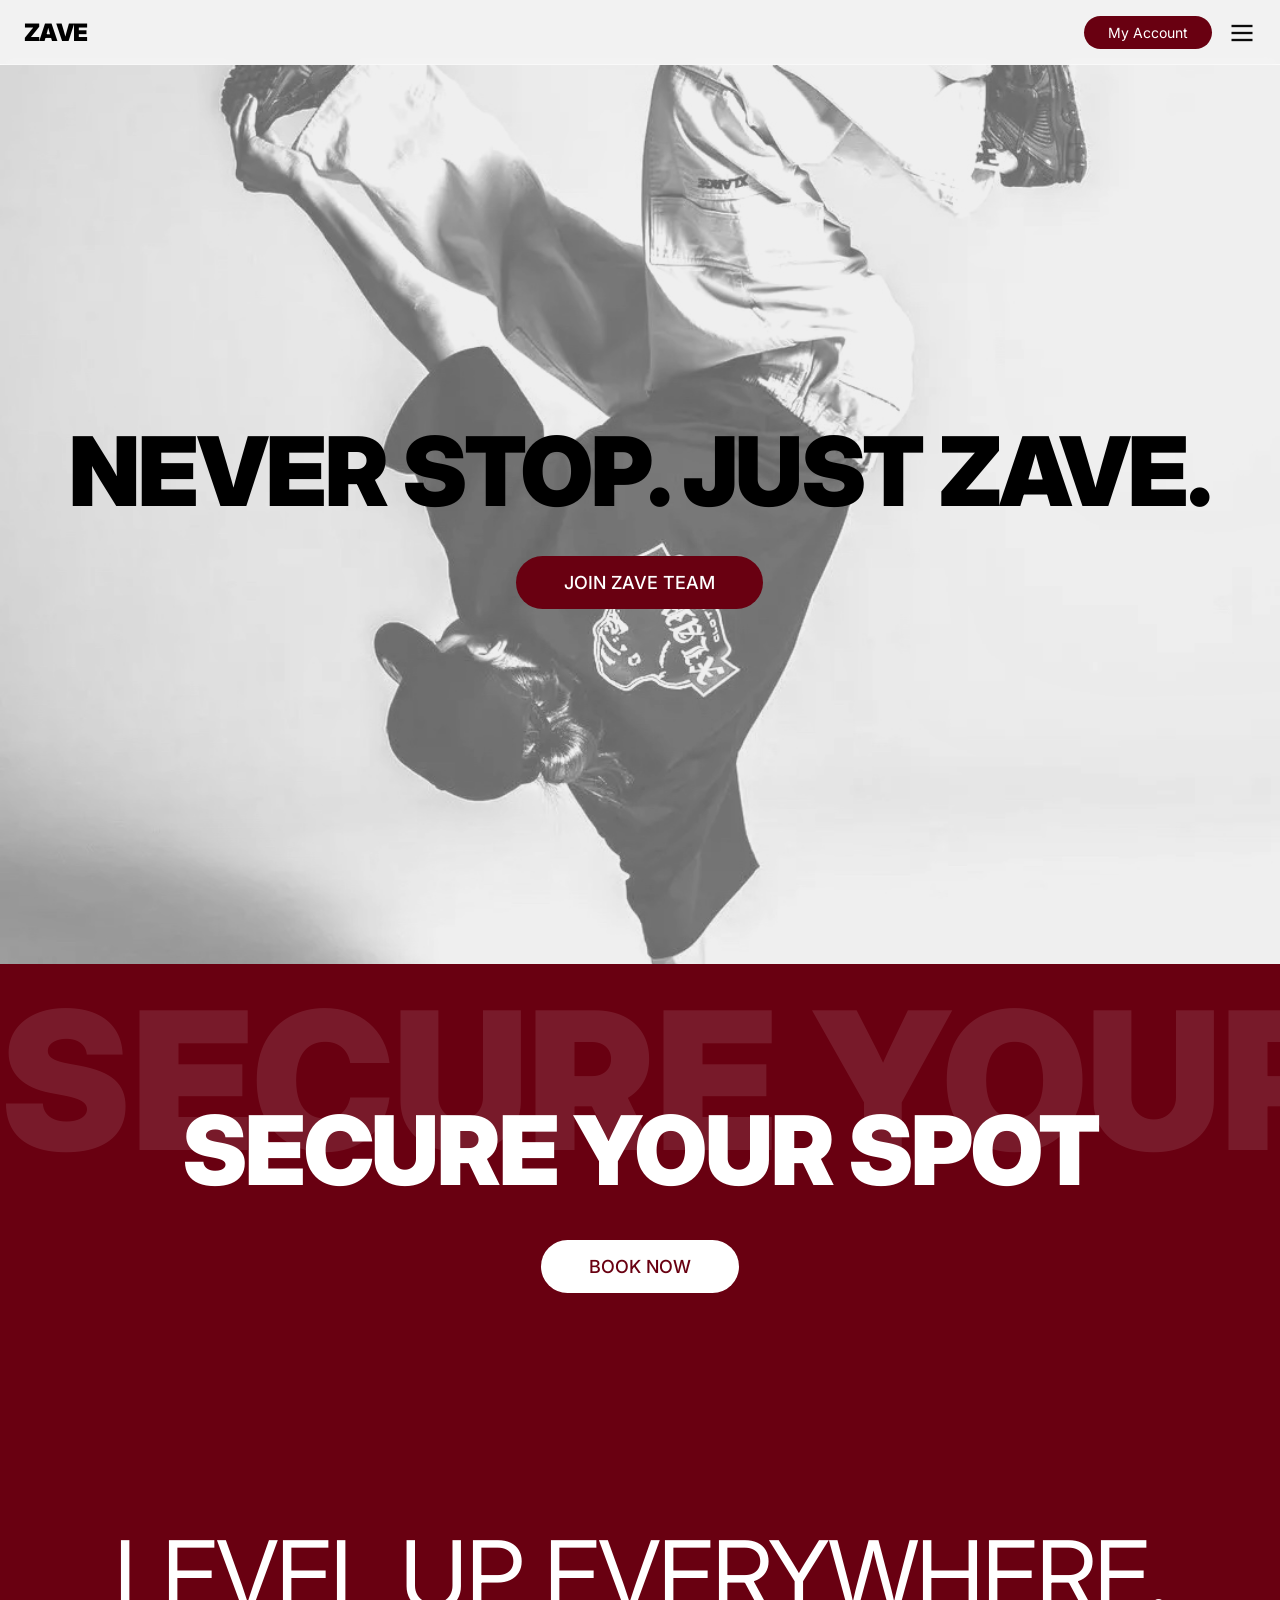
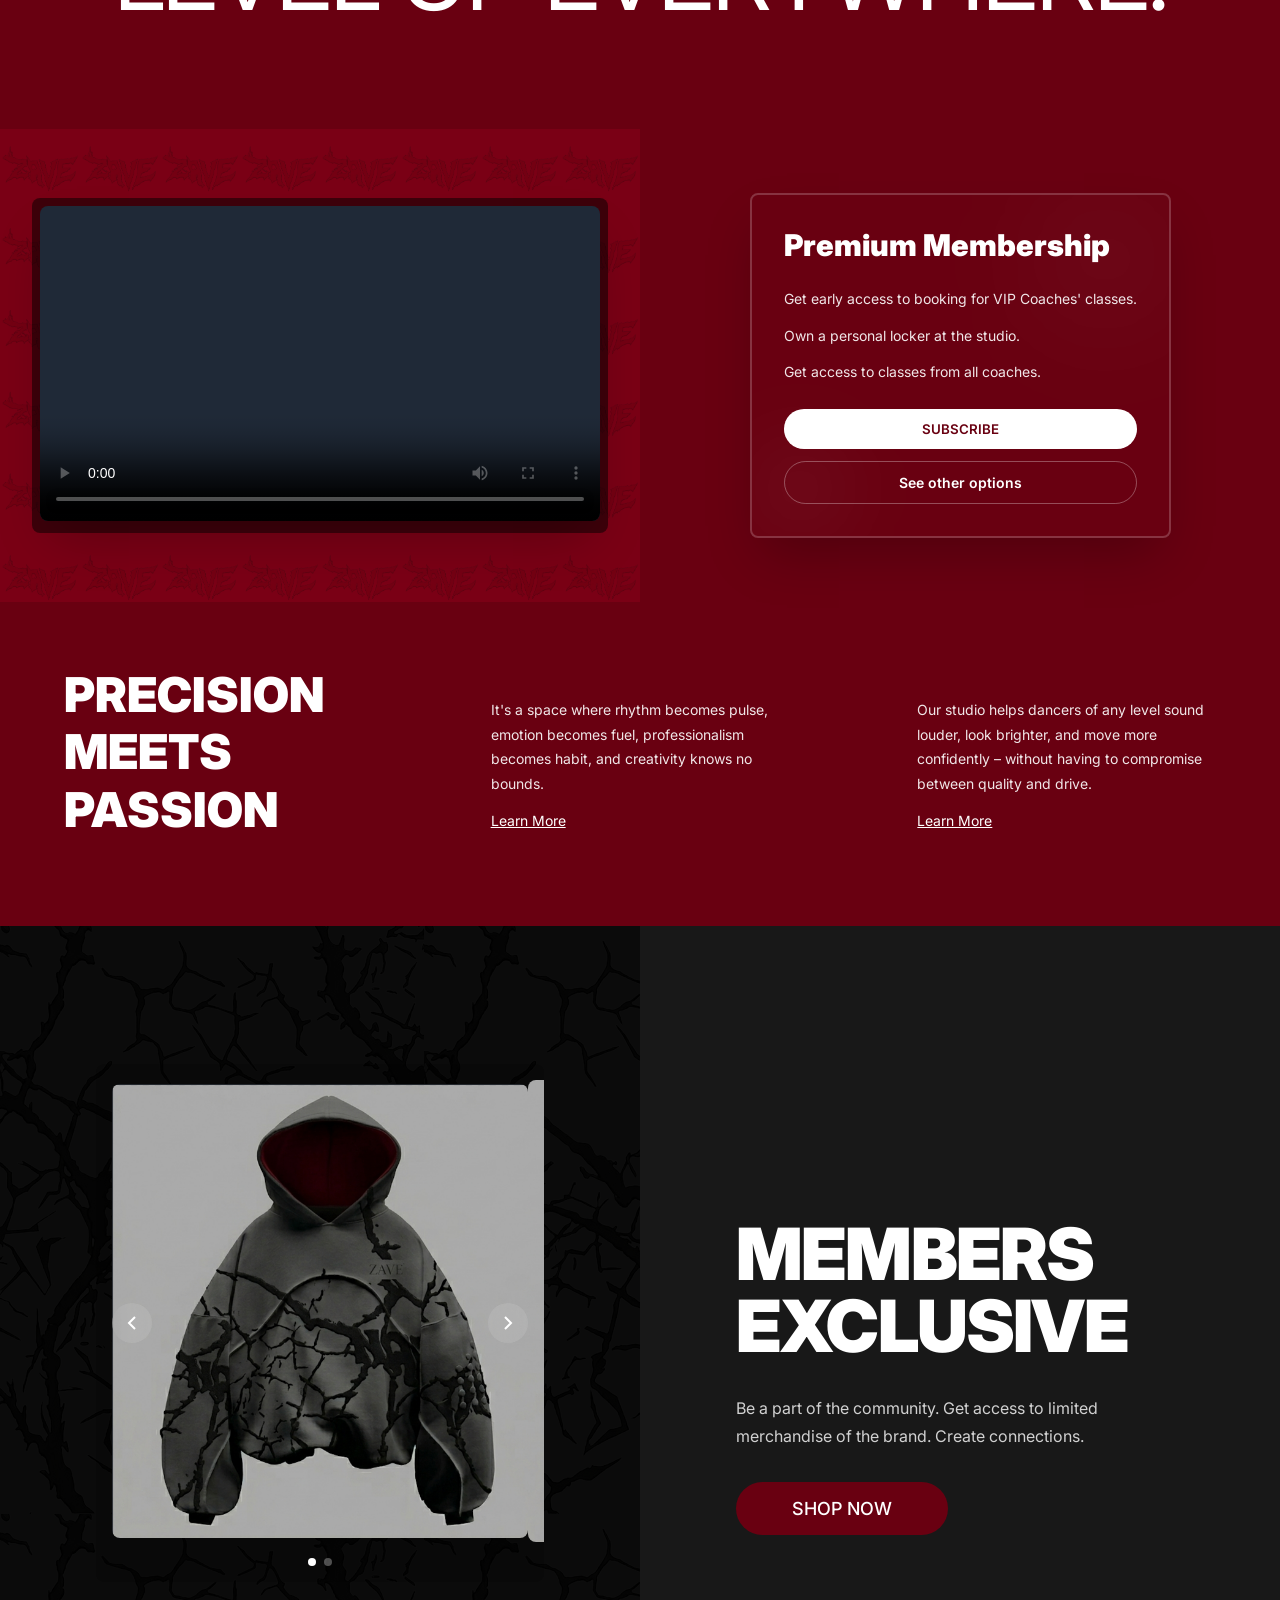
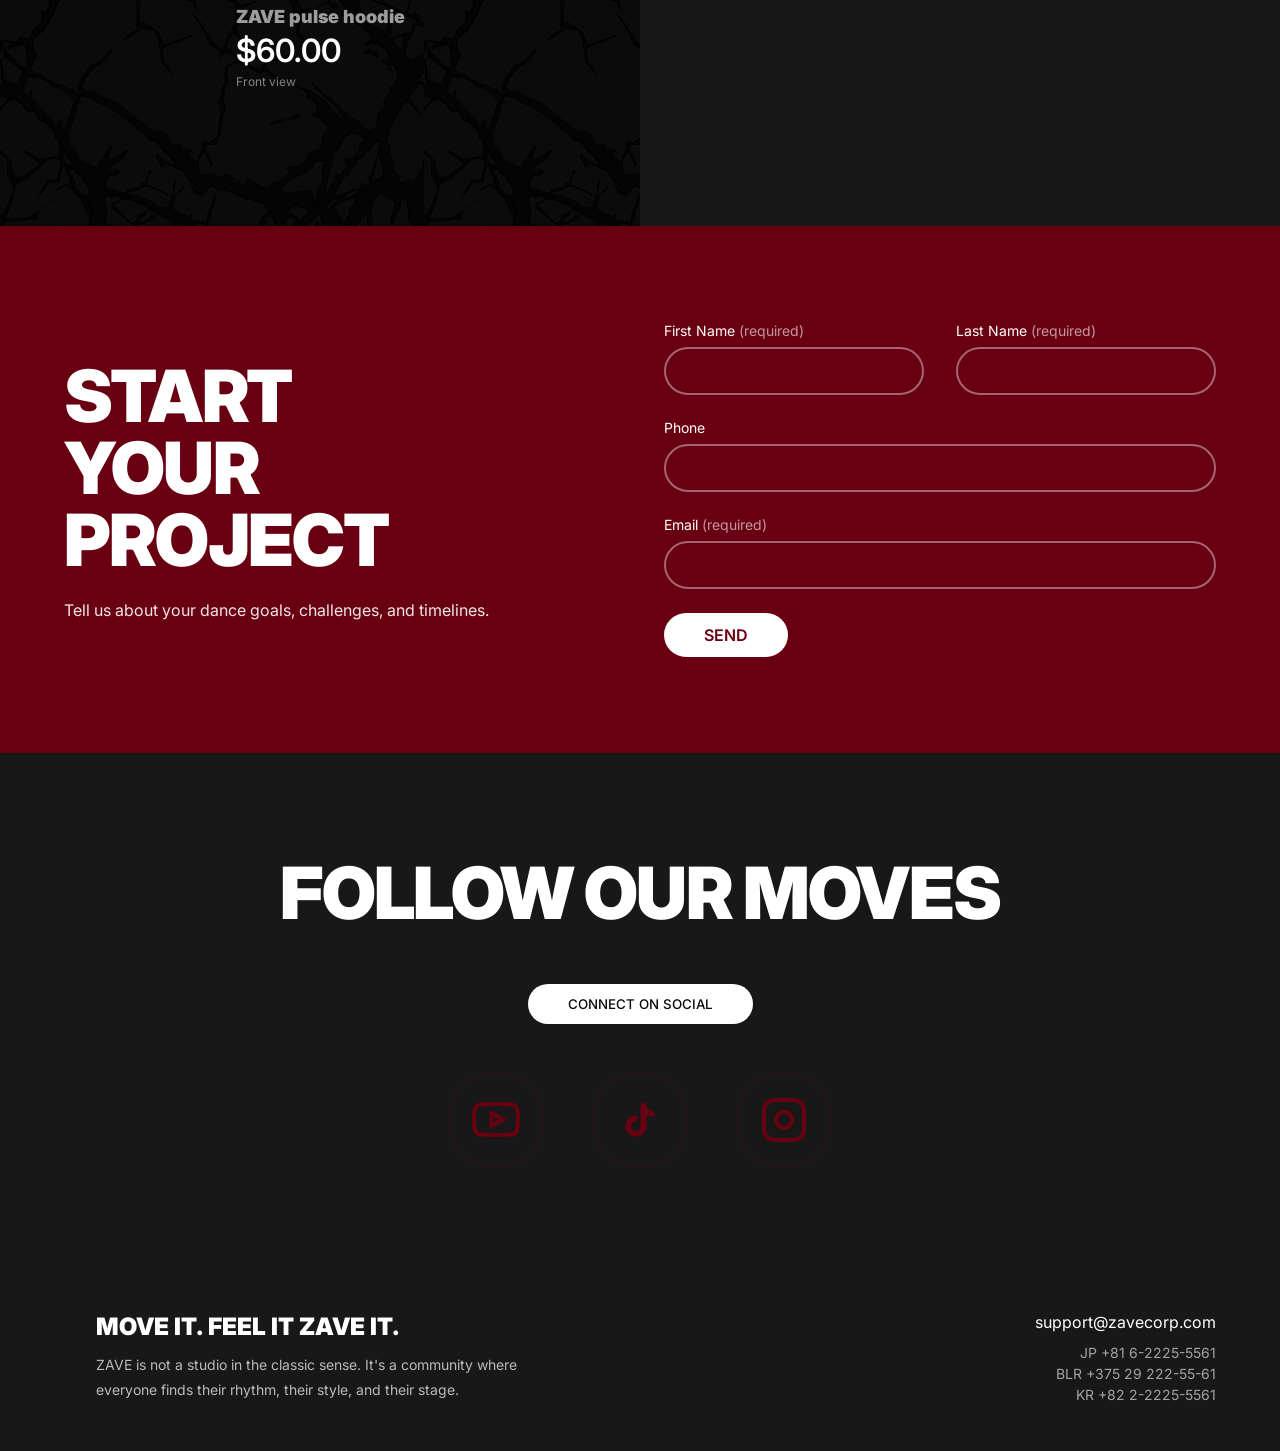
==== commit 18bc0e2c: "Add files via upload" ====
--- a/index.html
+++ b/index.html
@@ -94,7 +94,7 @@
             <nav class="sidebar-nav">
                 <a href="#" class="sidebar-link">MAIN PAGE</a>
                 <a href="about.html" class="sidebar-link">About studio</a>
-                <a href="#" class="sidebar-link">Memberships</a>
+                <a href="membership.html" class="sidebar-link">Memberships</a>
                 <a href="merchandise.html" class="sidebar-link">Merchandise</a>
                 <a href="#contact" class="sidebar-link-small">Contact Us</a>
             </nav>
--- a/styles.css
+++ b/styles.css
@@ -1,3 +1,6 @@
+
+@import url('https://fonts.googleapis.com/css2?family=Inter:ital,wght@0,400;0,900;1,400;1,900&display=swap');
+
 * {
     margin: 0;
     padding: 0;
@@ -10,9 +13,9 @@
     overflow-x: hidden;
 }
 
-
 body {
-    font-family: system-ui, -apple-system, BlinkMacSystemFont, 'Segoe UI', Roboto, sans-serif;
+    font-family: 'Inter', sans-serif;
+    font-weight: 400;  /* Regular for body text */
     min-height: 100vh;
     background: #0B0B0B;
     color: #000;
@@ -21,7 +24,94 @@
     overflow-x: hidden;
 }
 
-/* Navigation */
+h1, h2, h3, h4, h5, h6,
+.hero-title,
+.booking-title,
+.level-up-title,
+.about-title,
+.product-heading,
+.membership-hero-title,
+.merch-hero-title,
+.plan-name,
+.value-card h3,
+.footer-title,
+.social-title,
+.contact-title,
+.subscription-title,
+.cta-title,
+.merch-cta-title,
+.about-hero-title,
+.merch-name,
+.product-name,
+.plan-price .price-amount,
+.price-amount,
+.merch-card .merch-name,
+.about-story-text h2,
+.contact-title span,
+.benefit-item h4,
+.faq-question h4,
+.sidebar-logo,
+.logo {
+    font-family: 'Inter', sans-serif;
+    font-weight: 900;  /* Black */
+}
+
+
+p,
+.about-text,
+.product-text,
+.footer-text,
+.subscription-benefits,
+.plan-description,
+.plan-features li,
+.value-card p,
+.about-subtitle,
+.membership-sub,
+.merch-hero-subtitle,
+.cta-desc,
+.benefit-item p,
+.faq-question p,
+.form-label,
+.required,
+.nav .btn-account,
+.hamburger,
+.sidebar-link,
+.sidebar-link-small,
+.btn,
+.booking-scroll,
+.level-up-title,
+.merch-cta-scroll,
+.merch-badge,
+.merch-price,
+.product-view,
+.product-price,
+.footer-email,
+.footer-phones div,
+.contact-subtitle,
+.form-input,
+.btn-send,
+.btn-social,
+.social-icon {
+    font-family: 'Inter', sans-serif;
+    font-weight: 400;  /* Regular */
+}
+
+/* 特定元素如有需要可保持 semibold，但为了统一，一般正文均为 regular */
+.btn-account,
+.btn-primary,
+.btn-white,
+.btn-subscribe,
+.btn-options,
+.btn-shop,
+.btn-plan,
+.btn-add-cart,
+.btn-cta,
+.btn-white-outline {
+    font-weight: 500; 
+    font-family: 'Inter', sans-serif;
+}
+
+
 .nav {
     position: fixed;
     top: 0;
@@ -43,7 +133,6 @@
 
 .logo {
     font-size: 1.5rem;
-    font-weight: 900;
     letter-spacing: -0.025em;
 }
 
@@ -137,7 +226,6 @@
 
 .sidebar-logo {
     font-size: 1.875rem;
-    font-weight: 900;
     margin-bottom: 3rem;
     margin-top: 0.5rem;
     text-align: right;
@@ -152,7 +240,7 @@
 .sidebar-link {
     display: block;
     font-size: 1.125rem;
-    font-weight: 600;
+    font-weight: 600;  /* Semi-bold for navigation, but using Inter */
     color: white;
     text-decoration: none;
     transition: color 0.3s;
@@ -208,8 +296,6 @@
 
 .hero-title {
     font-size: 3rem;
-    font-weight: 900;
-    color: #690011;
     margin-bottom: 2rem;
     letter-spacing: -0.025em;
     line-height: 1.1;
@@ -235,7 +321,6 @@
     font-size: 1.125rem;
     border: none;
     cursor: pointer;
-    font-weight: 500;
     transition: background 0.3s;
 }
 
@@ -293,7 +378,6 @@
 
 .booking-title {
     font-size: 3rem;
-    font-weight: 900;
     letter-spacing: -0.025em;
     margin-bottom: 2rem;
 }
@@ -318,7 +402,6 @@
     font-size: 1.125rem;
     border: none;
     cursor: pointer;
-    font-weight: 500;
     transition: background 0.3s;
 }
 
@@ -342,7 +425,6 @@
 
 .level-up-title {
     font-size: 3rem;
-    font-weight: 900;
     letter-spacing: -0.025em;
 }
 
@@ -518,7 +600,6 @@
 
 .subscription-title {
     font-size: 1.875rem;
-    font-weight: 900;
     margin-bottom: 1.5rem;
     position: relative;
 }
@@ -604,7 +685,6 @@
 
 .about-title {
     font-size: 2.25rem;
-    font-weight: 900;
     margin-bottom: 1.5rem;
     line-height: 1.2;
 }
@@ -760,6 +840,7 @@
     font-size: 2rem;
     font-weight: 600;
     margin-top: 0.25rem;
+    font-family: 'Inter', sans-serif;
 }
 
 .product-view {
@@ -786,7 +867,6 @@
 
 .product-heading {
     font-size: 3rem;
-    font-weight: 900;
     letter-spacing: -0.025em;
     line-height: 1;
     margin-bottom: 2rem;
@@ -852,7 +932,6 @@
 
 .contact-title {
     font-size: 3rem;
-    font-weight: 900;
     margin-bottom: 1.5rem;
     letter-spacing: -0.025em;
     line-height: 1;
@@ -958,7 +1037,6 @@
 
 .social-title {
     font-size: 3rem;
-    font-weight: 900;
     text-align: center;
     margin-bottom: 3rem;
     letter-spacing: -0.025em;
@@ -1053,7 +1131,7 @@
 @media (min-width: 768px) {
     .footer-container {
         flex-direction: row;
-        justify-content: space-between;  /* разносим колонки: логотип слева, контакты справа */
+        justify-content: space-between;
         align-items: flex-start;
     }
 }
@@ -1062,25 +1140,23 @@
     flex-shrink: 0;
 }
 
-/* Увеличиваем логотип в футере */
 .footer-logo-section .logo {
-    font-size: 2.5rem;  /* был 1.5rem, теперь крупнее */
+    font-size: 2.5rem;
 }
 
 .footer-info {
     flex: 1;
     max-width: 28rem;
-    margin: 0 2rem; /* отступы слева и справа, чтобы не слипалось */
+    margin: 0 2rem;
 }
 
 .footer-contact {
     flex-shrink: 0;
-    text-align: right; /* контакты прижаты к правому краю */
+    text-align: right;
 }
 
 .footer-title {
     font-size: 1.5rem;
-    font-weight: 900;
     margin-bottom: 0.75rem;
 }
 
